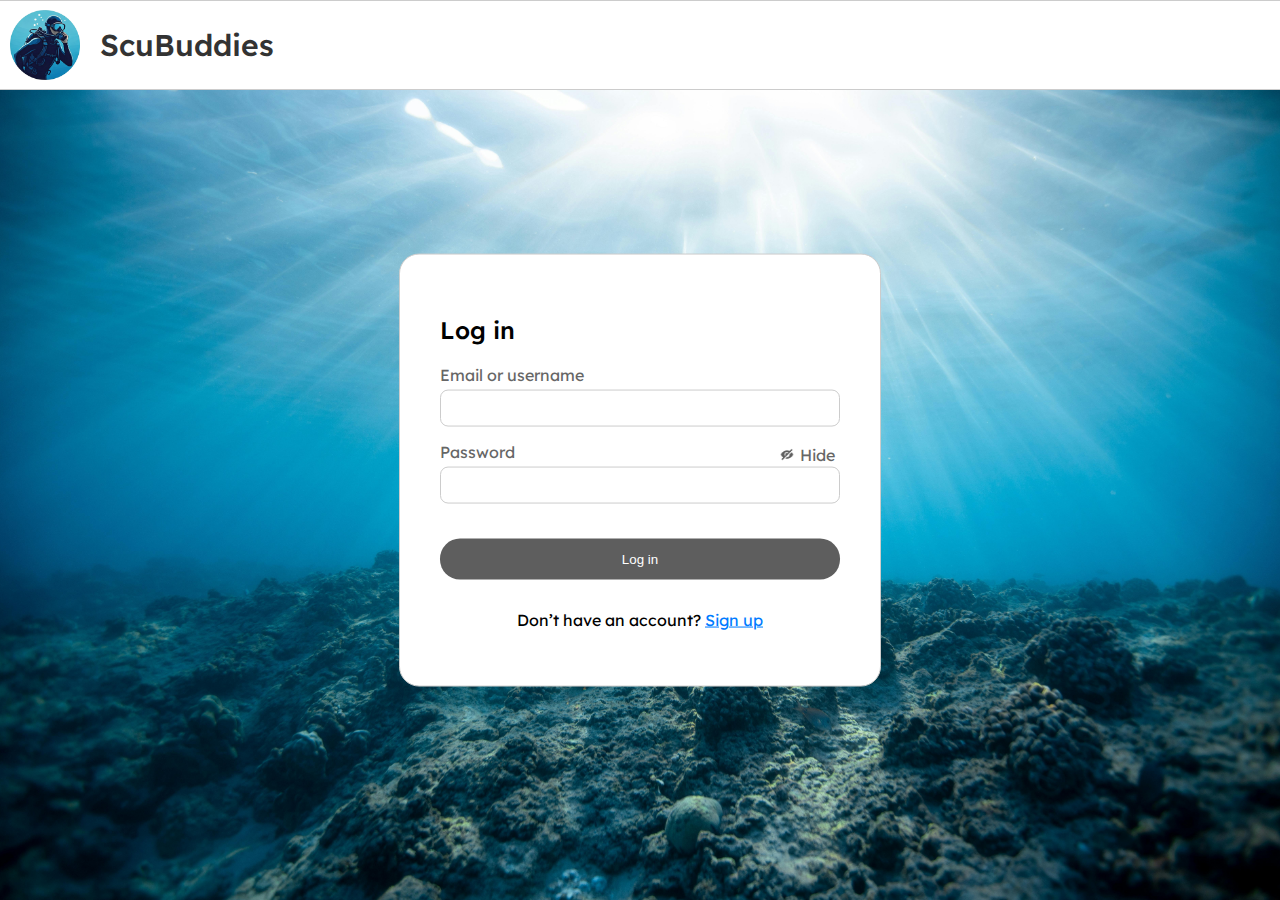
==== index.html @ 0cb064d0 "password fields" ====
<!DOCTYPE html>
<html lang="en">
<head>
    <meta charset="UTF-8">
    <meta name="viewport" content="width=device-width, initial-scale=1.0">
    <title>ScuBuddies - Log In</title>
    <link rel="stylesheet" href="css/styles.css">
    <link rel="preconnect" href="https://fonts.googleapis.com">
    <link rel="preconnect" href="https://fonts.gstatic.com" crossorigin>
    <link href="https://fonts.googleapis.com/css2?family=Lexend:wght@100..900&display=swap" rel="stylesheet">
</head>
<body class="screen-container">
    <div class="header-container">
        <header>
            <img src="img/Scu_logo.png" alt="ScuBuddies Logo" class="logo">
            <h1>ScuBuddies</h1>
        </header>
    </div>
    <div class="container centered-absolute">
        <div class="content">
            <div class="login-box">
                <h2>Log in</h2>
                <form id="loginForm">
                    <label for="username">Email or username</label>
                    <input type="text" id="username" name="username" required>

                    <label for="password">Password</label>
                    <div class="password-container">
                        <input type="password" id="password" name="password" required>
                        <span class="toggle-password">
                            <img src="img/hide.png" alt="Hide" class="hide-icon"> Hide
                        </span>
                    </div>

                    <button type="submit" class="login-btn">Log in</button>
                </form>
                <p>Don’t have an account? <a href="register.html">Sign up</a></p>
            </div>
        </div>
    </div>
    <script src="js/login.js"></script>
</body>
</html>
---- css/styles.css ----
body {
    font-family: 'Lexend', sans-serif;
    background-image: url('../img/background.jpg');
    background-size: cover;
    background-position: center;
    background-repeat: no-repeat;
    display: flex;
    flex-direction: column;
    align-items: center;
    height: 100vh;
    margin: 0;
    position: relative;
}

.screen-container {
    height: 100vh;
    width: 100vw;
    overflow: hidden;
}

.header-container {
    width: 100%;
    background-color: white;
    padding: 5px 0;
    border: 1px solid #ccc;
}

header {
    display: flex;
    align-items: center;
    justify-content: flex-start;
    max-width: 1200px;
    margin: 0; /* Center the header content horizontally */
    padding-left: 10px;
}

.container {
    background-color: white;
    padding: 40px;
    border-radius: 20px;
    width: 400px;
    text-align: center;
    border: 1px solid #ccc;
    margin-top: 20px;
}

.centered-absolute {
    position: absolute;
    top: 50%;
    left: 50%;
    transform: translate(-50%, -50%);
}

.logo {
    width: 70px;
    height: 70px;
    margin-right: 20px;
}

h1 {
    font-size: 30px;
    color: #333;
    font-weight: 550;
}

.login-box {
    margin-top: 20px;
    text-align: left;
}

.login-box h2 {
    font-weight: 550;
}

.login-box p {
    text-align: center;
}

.disabled-btn {
    background-color: #ccc;
    cursor: not-allowed;
}

label {
    display: block;
    text-align: left;
    margin-bottom: 5px;
    color: #666;
}

input[type="text"],
input[type="password"] {
    display: block;
    width: 100%;
    margin-bottom: 15px;
    padding: 10px;
    box-sizing: border-box;
    border-radius: 8px;
    border: 1px solid #ccc;
}

.password-container {
    position: relative;
}

.toggle-password {
    position: absolute;
    right: 5px;
    top: 10px;
    transform: translateY(-160%);
    cursor: pointer;
    display: flex;
    align-items: center;
    color: #666;
}

.invalid {
    color: red;
    list-style-type: none;
    padding-left: 20px;
    background-image: url('../img/octagon-x.svg');
    background-repeat: no-repeat;
    background-position: left center;
    background-size: 16px 16px;
}

.valid {
    color: green;
    list-style-type: none;
    padding-left: 20px;
    background-image: url('../img/check.svg');
    background-repeat: no-repeat;
    background-position: left center;
    background-size: 16px 16px;
}

.hidden {
    display: none;
}

.hide-icon {
    width: 16px;
    height: 16px;
    margin-right: 5px;
    filter: invert(33%) brightness(90%) contrast(70%);
}

.login-btn {
    width: 100%;
    padding: 13px;
    background-color: #5e5e5e;
    color: white;
    border: none;
    border-radius: 20px;
    cursor: pointer;
    margin-top: 20px;
}

.login-btn:hover {
    background-color: #313131;
}

p {
    margin-top: 30px;
}

a {
    color: #007bff;
    text-decoration: underline;
}

a:hover {
    text-decoration: underline;
}
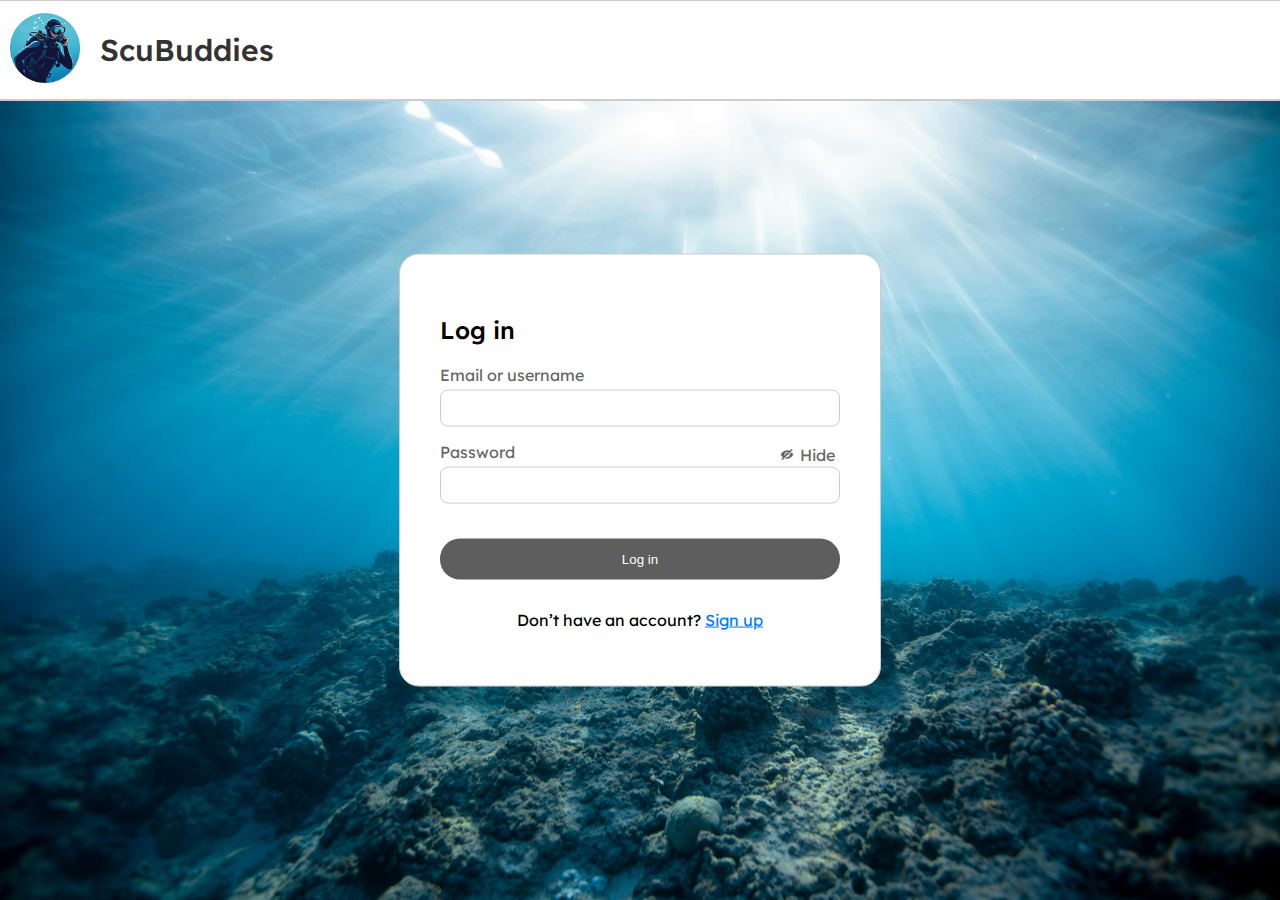
==== commit 35850961: "Changed Incorrect Login alert" ====
--- a/index.html
+++ b/index.html
@@ -12,7 +12,7 @@
 <body class="screen-container">
     <div class="header-container">
         <header>
-            <img src="img/Scu_logo.png" alt="ScuBuddies Logo" class="logo">
+            <a href ="http://scubuddies.xyz/"> <img src="img/Scu_logo.png" alt="ScuBuddies Logo" class="logo"> </a>
             <h1>ScuBuddies</h1>
         </header>
     </div>
@@ -31,6 +31,7 @@
                             <img src="img/hide.png" alt="Hide" class="hide-icon"> Hide
                         </span>
                     </div>
+                    <span id ="login-alert" class = "loginClass"> Incorrect Username/Password. Please Try Again. </span> 
 
                     <button type="submit" class="login-btn">Log in</button>
                 </form>
--- a/css/styles.css
+++ b/css/styles.css
@@ -10,6 +10,8 @@
     height: 100vh;
     margin: 0;
     position: relative;
+    overflow-x: hidden;
+    box-sizing: border-box;
 }
 
 .screen-container {
@@ -30,7 +32,7 @@
     align-items: center;
     justify-content: flex-start;
     max-width: 1200px;
-    margin: 0; /* Center the header content horizontally */
+    margin: 0;
     padding-left: 10px;
 }
 
@@ -172,3 +174,151 @@
 a:hover {
     text-decoration: underline;
 }
+
+.header-container {
+    width: 100%;
+    background-color: white;
+    padding: 10px 0;
+    border-bottom: 2px solid #ccc;
+}
+
+.contact-container {
+    width: 80%;
+    max-width: 1200px;
+    margin: 30px auto;
+    background-color: white;
+    padding: 20px;
+    border-radius: 10px;
+    box-shadow: 0px 4px 6px rgba(0, 0, 0, 0.1);
+}
+
+.contact-header {
+    display: flex;
+    justify-content: space-between;
+    align-items: center;
+    margin-bottom: 20px;
+}
+
+.search-box {
+    width: 100%;
+    margin-bottom: 15px;
+}
+
+.search-box input {
+    width: 100%;
+    padding: 8px;
+    border: 1px solid #ccc;
+    border-radius: 8px;
+}
+
+.contacts-table {
+    width: 100%;
+    border-collapse: collapse;
+    margin-top: 15px;
+}
+
+.contacts-table th,
+.contacts-table td {
+    padding: 10px;
+    border-bottom: 1px solid #ddd;
+    text-align: left;
+}
+
+.table-actions button {
+    margin-right: 5px;
+    padding: 6px 10px;
+    border: none;
+    background-color: #5e5e5e;
+    color: white;
+    border-radius: 5px;
+    cursor: pointer;
+}
+
+.table-actions button:hover {
+    background-color: #313131;
+}
+
+.modal {
+    display: none;
+    position: fixed;
+    z-index: 999;
+    left: 0;
+    top: 0;
+    width: 100%;
+    height: 100%;
+    background-color: rgba(0, 0, 0, 0.4);
+}
+
+.modal-content {
+    background-color: white;
+    margin: 10% auto;
+    padding: 20px;
+    border-radius: 10px;
+    width: 400px;
+    position: relative;
+}
+
+.close-btn {
+    background-color: #5e5e5e;
+    color: white;
+    border: none;
+    padding: 10px 14px;
+    border-radius: 8px;
+    position: absolute;
+    right: 20px;
+    top: 10px;
+    font-size: 16px;
+    cursor: pointer;
+}
+
+.close-btn:hover {
+    background-color: #313131;
+}
+
+.save-btn {
+    background-color: #5e5e5e;
+    color: white;
+    border: none;
+    padding: 10px 14px;
+    border-radius: 8px;
+    cursor: pointer;
+}
+
+.save-btn:hover {
+    background-color: #313131;
+}
+
+.btn {
+    background-color: #5e5e5e;
+    color: white;
+    border: none;
+    padding: 10px 14px;
+    border-radius: 8px;
+    cursor: pointer;
+    margin-top: 20px;
+}
+
+.btn:hover {
+    background-color: #313131;
+}
+
+.between {
+    display: flex;
+    justify-content: space-between;
+    align-items: center;
+}
+
+#login-alert {
+
+    color: red;
+    font-size: 14px;
+    font-style: italic;
+}
+
+
+.loginClass {
+
+    display: none;
+}
+
+
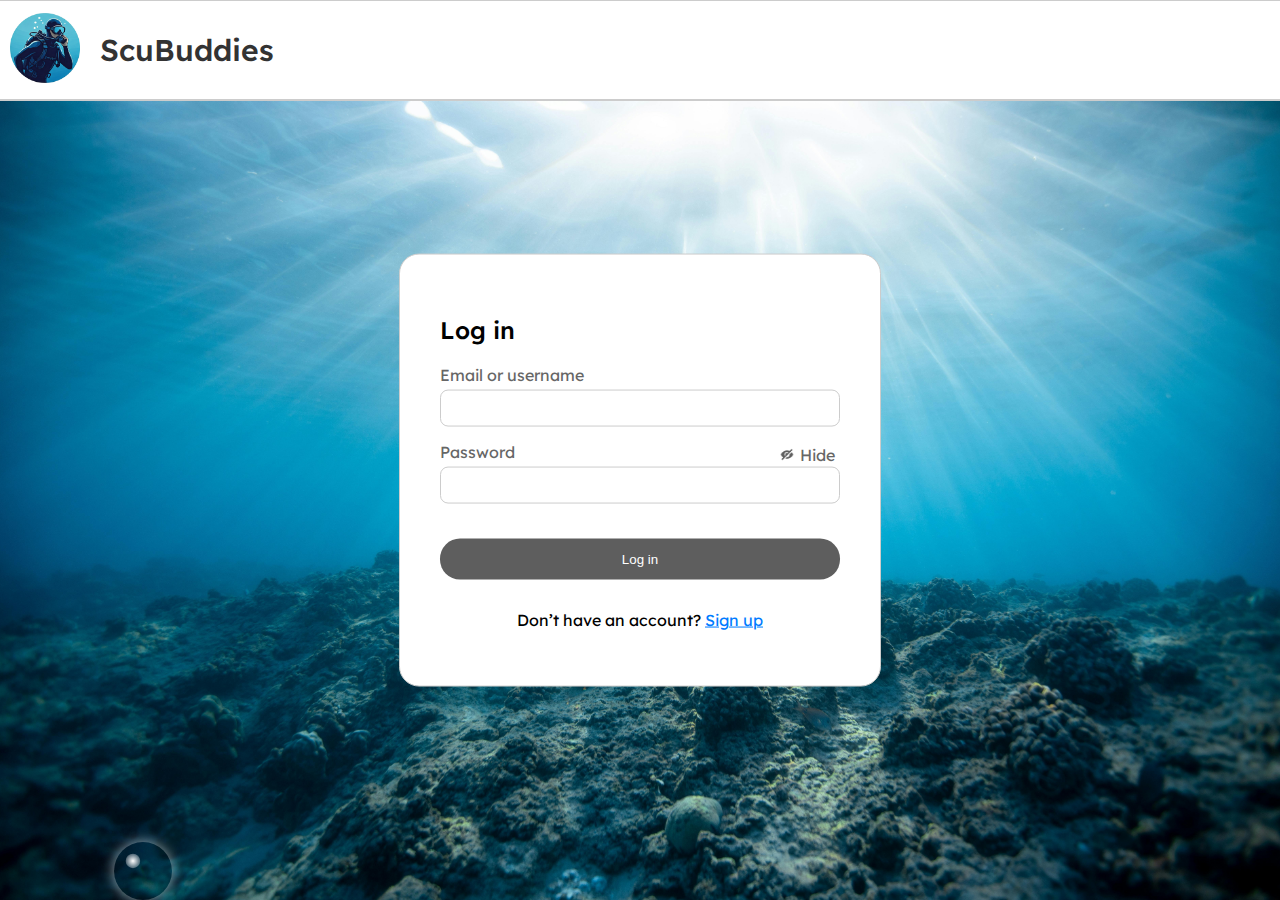
==== commit 03d62011: "Added bubbles" ====
--- a/index.html
+++ b/index.html
@@ -9,6 +9,7 @@
     <link rel="preconnect" href="https://fonts.gstatic.com" crossorigin>
     <link href="https://fonts.googleapis.com/css2?family=Lexend:wght@100..900&display=swap" rel="stylesheet">
 </head>
+
 <body class="screen-container">
     <div class="header-container">
         <header>
@@ -16,6 +17,7 @@
             <h1>ScuBuddies</h1>
         </header>
     </div>
+    <div class="bubble-container"></div>
     <div class="container centered-absolute">
         <div class="content">
             <div class="login-box">
@@ -39,6 +41,26 @@
             </div>
         </div>
     </div>
+    <script type="text/javascript">
+        function createBubble() {
+          const section = document.querySelector('.bubble-container');
+          const createElement = document.createElement('span');
+          var size = Math.random() * 60;
+    
+          createElement.style.width = 20 + size + 'px';
+          createElement.style.height = 20 + size + 'px';
+          createElement.style.left = Math.random() * innerWidth + 'px';
+          section.appendChild(createElement);
+    
+          setTimeout(() => {
+            createElement.remove();
+          }, 4000);
+        }
+    
+        
+        setInterval(createBubble, 850);
+      </script>
     <script src="js/login.js"></script>
+    
 </body>
 </html>--- a/css/styles.css
+++ b/css/styles.css
@@ -14,10 +14,58 @@
     box-sizing: border-box;
 }
 
+.bubble-container {
+    position: absolute;
+    top: 0;
+    left: 0;
+    width: 100%;
+    height: 100%;
+    pointer-events: none; 
+    z-index: 1;
+}
+
+.bubble-container span {
+    position: absolute;
+    bottom: 0;
+    background: transparent;
+    border-radius: 50%;
+
+    pointer-events: none;
+    box-shadow: 0 0 13px rgba(255, 255, 255, .6);
+    animation: rise 4s linear infinite;
+}
+
+.bubble-container span:before {
+    content: '';
+    position: absolute;
+    width: 100%;
+    height: 100%;
+    transform: scale(0.25) translate(-70%, -70%);
+    background: radial-gradient(#fff, transparent);
+    border-radius: 50%;
+}
+
+@keyframes rise {
+    0% {
+        transform: translateY(0);
+        opacity: 1;
+    }
+    100% {
+        transform: translateY(-100vh);
+        opacity: 0;
+    }
+}
+
+.contact-container {
+    position: relative;
+    z-index: 2;
+}
+
 .screen-container {
     height: 100vh;
     width: 100vw;
     overflow: hidden;
+    z-index: 2;
 }
 
 .header-container {
@@ -25,6 +73,8 @@
     background-color: white;
     padding: 5px 0;
     border: 1px solid #ccc;
+    position: relative;
+    overflow: hidden;
 }
 
 header {
@@ -44,6 +94,7 @@
     text-align: center;
     border: 1px solid #ccc;
     margin-top: 20px;
+    z-index: 2;
 }
 
 .centered-absolute {
@@ -180,6 +231,16 @@
     background-color: white;
     padding: 10px 0;
     border-bottom: 2px solid #ccc;
+    position: relative;
+    overflow: hidden;
+}
+
+.header-container span {
+    position: absolute;
+    bottom: 0;
+    background-color: rgba(255, 255, 255, 0.6);
+    border-radius: 50%;
+    animation: rise 4s linear infinite;
 }
 
 .contact-container {
@@ -319,6 +380,4 @@
 .loginClass {
 
     display: none;
-}
-
-
+}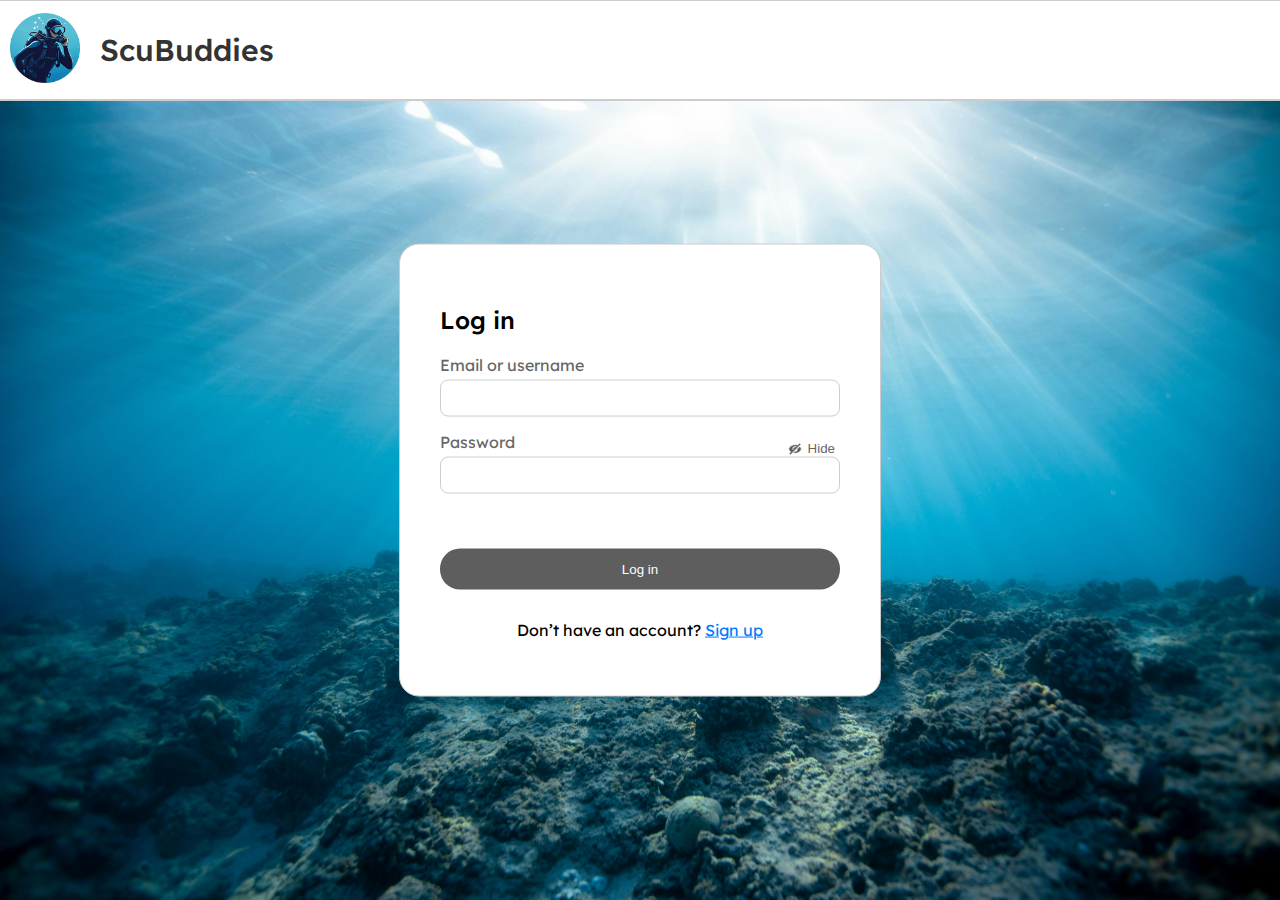
==== commit fa7d2a98: "added hide password function" ====
--- a/index.html
+++ b/index.html
@@ -29,9 +29,13 @@
                     <label for="password">Password</label>
                     <div class="password-container">
                         <input type="password" id="password" name="password" required>
+
+                        <button id= "hide-button" type = "button" onclick="showPassword()">
                         <span class="toggle-password">
-                            <img src="img/hide.png" alt="Hide" class="hide-icon"> Hide
+                             <img src="img/hide.png" alt="Hide" class="hide-icon">  Hide 
                         </span>
+                        </button>
+
                     </div>
                     <span id ="login-alert" class = "loginClass"> Incorrect Username/Password. Please Try Again. </span> 
 
--- a/css/styles.css
+++ b/css/styles.css
@@ -167,6 +167,14 @@
     color: #666;
 }
 
+#hide-button{
+
+    background: inherit;
+    border:none;
+    cursor: auto;
+}
+
+
 .invalid {
     color: red;
     list-style-type: none;
@@ -272,11 +280,20 @@
     border-radius: 8px;
 }
 
+
+
+ #tableDiv{
+    height: 244px;
+    overflow-y: auto;
+}
+
 .contacts-table {
     width: 100%;
     border-collapse: collapse;
     margin-top: 15px;
-}
+    
+}
+
 
 .contacts-table th,
 .contacts-table td {
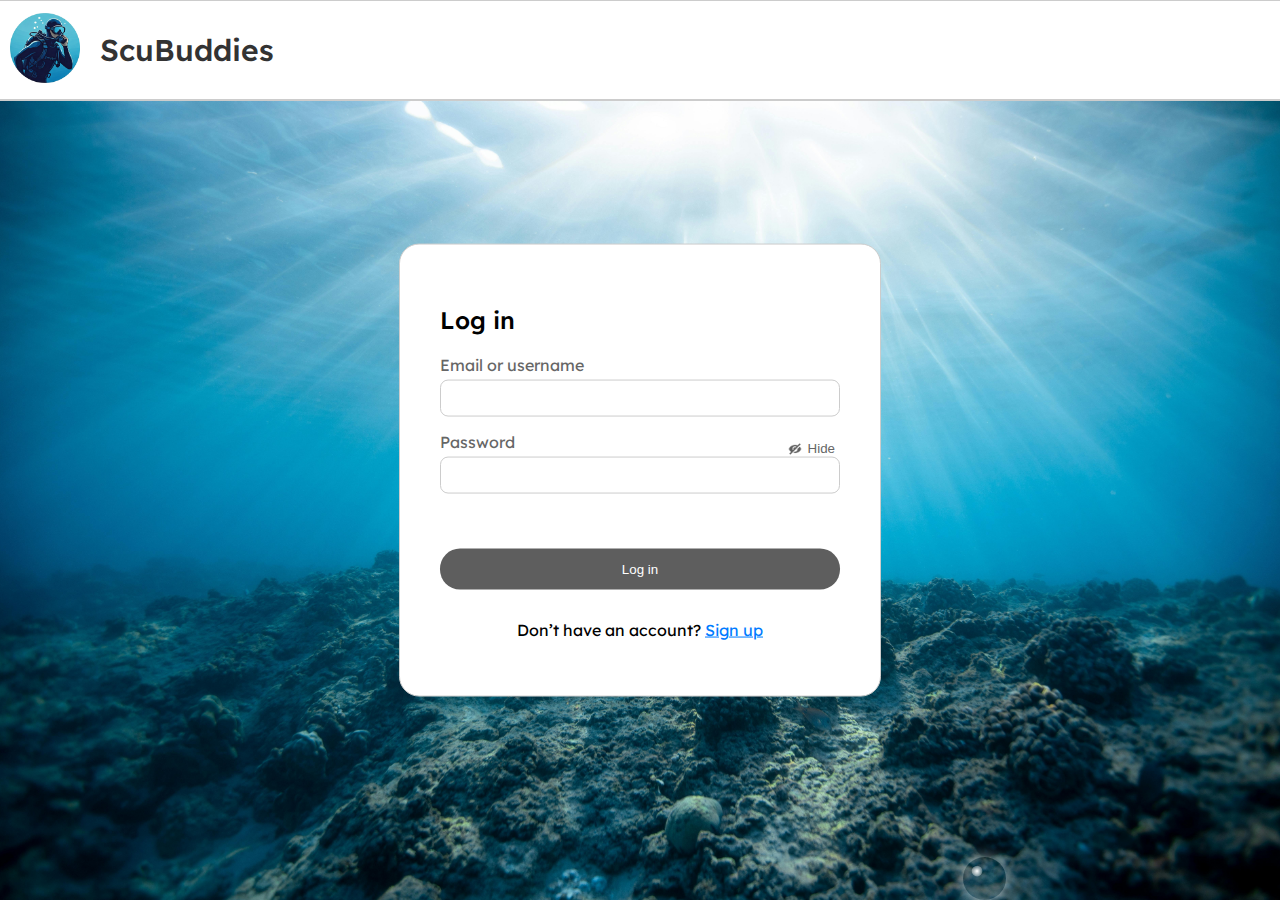
==== commit 0f620e71: "Lighthouse" ====
--- a/index.html
+++ b/index.html
@@ -45,7 +45,7 @@
             </div>
         </div>
     </div>
-    <script type="text/javascript">
+    <script type="text/javascript" defer>
         function createBubble() {
           const section = document.querySelector('.bubble-container');
           const createElement = document.createElement('span');
@@ -64,7 +64,7 @@
         
         setInterval(createBubble, 850);
       </script>
-    <script src="js/login.js"></script>
+    <script src="js/login.js" defer></script>
     
 </body>
 </html>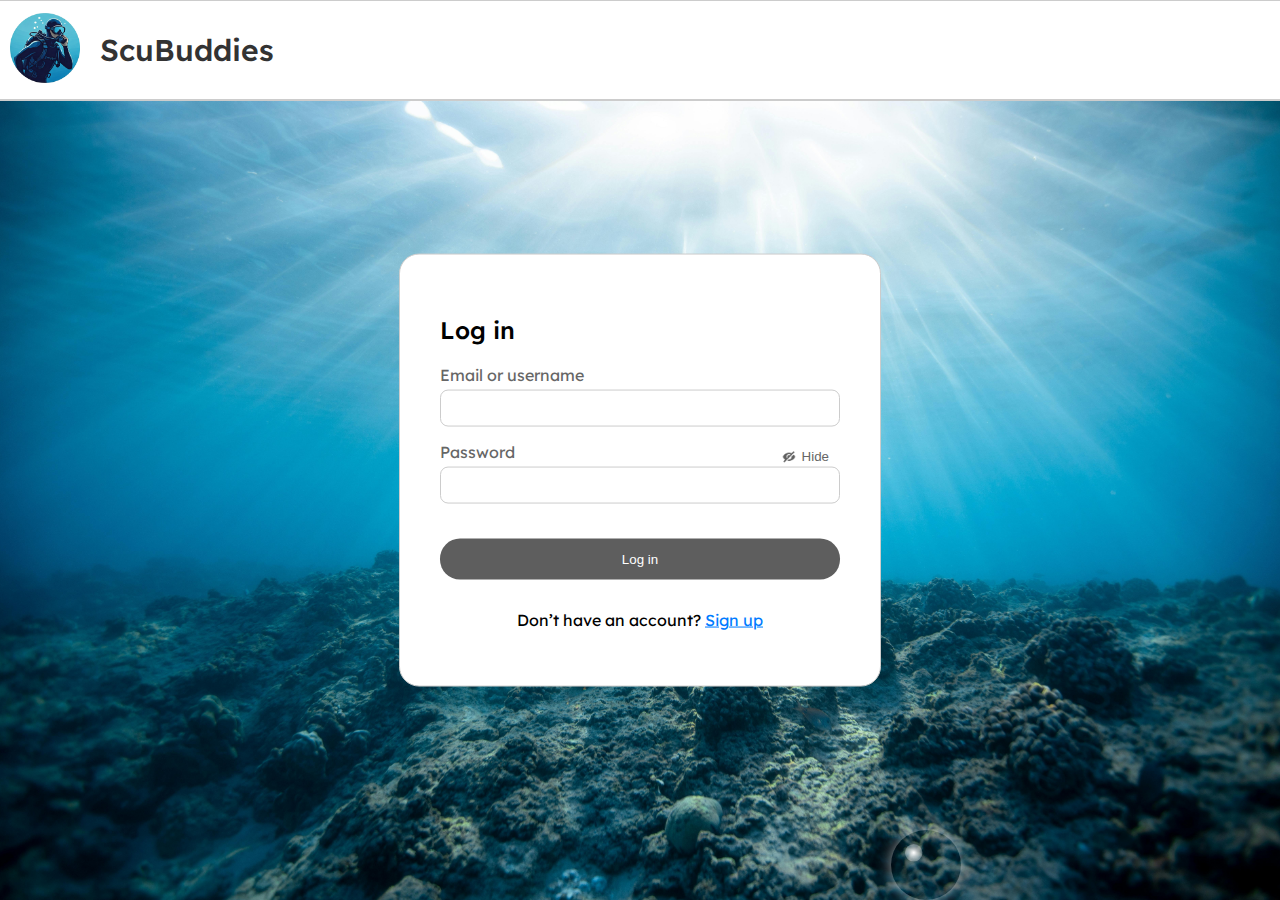
==== commit 0ab66b7f: "Hide Button, contact page resize" ====
--- a/index.html
+++ b/index.html
@@ -30,11 +30,11 @@
                     <div class="password-container">
                         <input type="password" id="password" name="password" required>
 
-                        <button id= "hide-button" type = "button" onclick="showPassword()">
-                        <span class="toggle-password">
-                             <img src="img/hide.png" alt="Hide" class="hide-icon">  Hide 
-                        </span>
+                        <button class= "hide-button" type = "button" onclick="showPassword()">
+                            <img src="img/hide.png" alt="Hide" class="hide-icon">  Hide 
                         </button>
+                    
+                        
 
                     </div>
                     <span id ="login-alert" class = "loginClass"> Incorrect Username/Password. Please Try Again. </span> 
--- a/css/styles.css
+++ b/css/styles.css
@@ -167,13 +167,26 @@
     color: #666;
 }
 
-#hide-button{
+.hide-button{
+
+    position: absolute;
+    right: 5px;
+    top: 10px;
+    transform: translateY(-160%);
+    cursor: pointer;
+    display: flex;
+    align-items: center;
+    color: #666;
 
     background: inherit;
     border:none;
-    cursor: auto;
-}
-
+}
+.hide-button:hover{
+
+    cursor: pointer;
+    border: 2pt solid;
+
+}
 
 .invalid {
     color: red;
@@ -259,6 +272,7 @@
     padding: 20px;
     border-radius: 10px;
     box-shadow: 0px 4px 6px rgba(0, 0, 0, 0.1);
+    height: 60%;
 }
 
 .contact-header {
@@ -266,11 +280,13 @@
     justify-content: space-between;
     align-items: center;
     margin-bottom: 20px;
+    height:10%;
 }
 
 .search-box {
     width: 100%;
     margin-bottom: 15px;
+    height: 10%;
 }
 
 .search-box input {
@@ -280,10 +296,8 @@
     border-radius: 8px;
 }
 
-
-
  #tableDiv{
-    height: 244px;
+    height: 60%;
     overflow-y: auto;
 }
 
@@ -291,7 +305,6 @@
     width: 100%;
     border-collapse: collapse;
     margin-top: 15px;
-    
 }
 
 
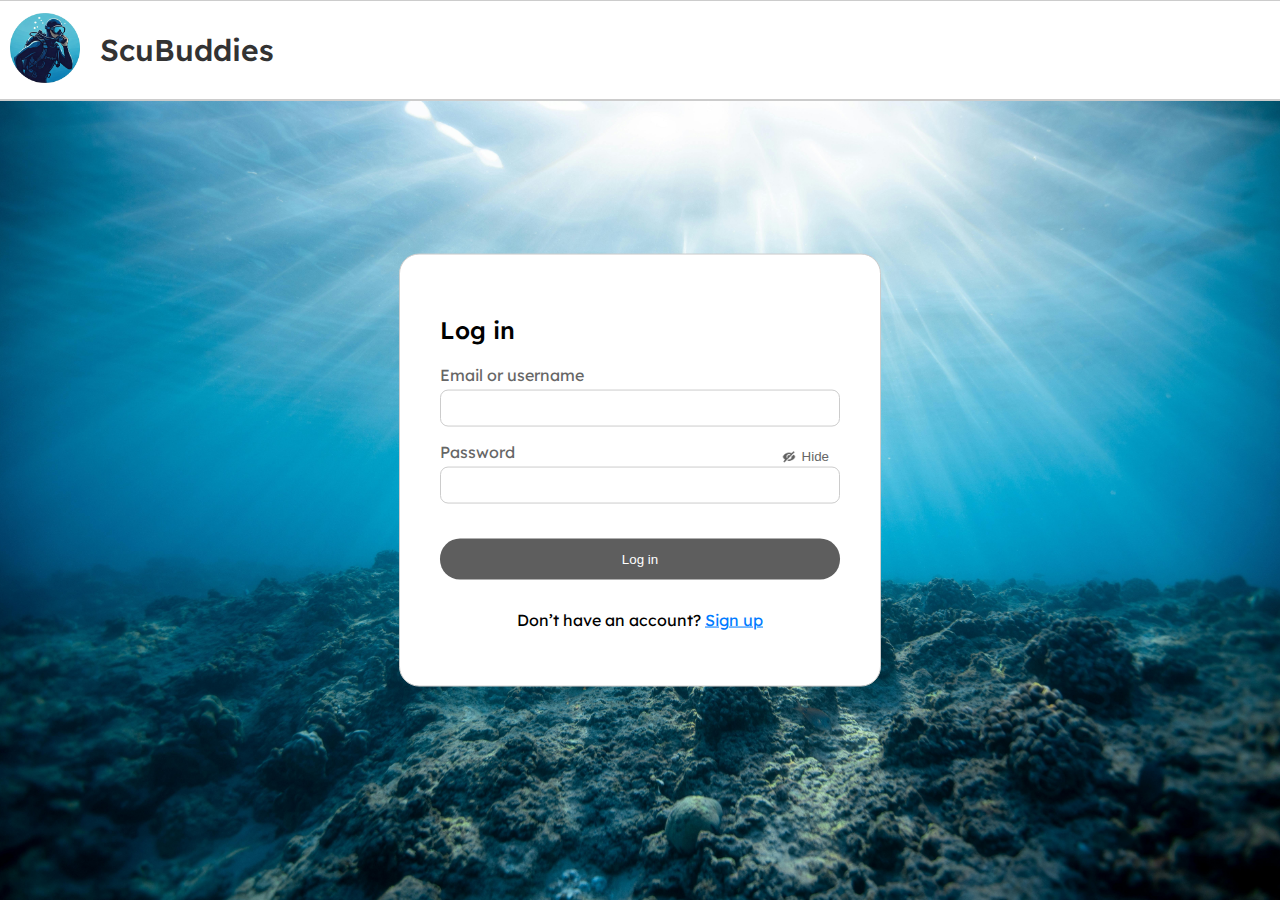
==== commit e59e374e: "contact page formatting and alerts" ====
--- a/index.html
+++ b/index.html
@@ -34,10 +34,8 @@
                             <img src="img/hide.png" alt="Hide" class="hide-icon">  Hide 
                         </button>
                     
-                        
-
                     </div>
-                    <span id ="login-alert" class = "loginClass"> Incorrect Username/Password. Please Try Again. </span> 
+                    <span id = "login-alert" class = "hideAlert alertClass"> Incorrect Username/Password. Please Try Again. </span> 
 
                     <button type="submit" class="login-btn">Log in</button>
                 </form>
--- a/css/styles.css
+++ b/css/styles.css
@@ -267,7 +267,7 @@
 .contact-container {
     width: 80%;
     max-width: 1200px;
-    margin: 30px auto;
+    margin: 5% auto 2.5%;
     background-color: white;
     padding: 20px;
     border-radius: 10px;
@@ -319,10 +319,11 @@
     margin-right: 5px;
     padding: 6px 10px;
     border: none;
-    background-color: #5e5e5e;
+    background-color: #6fa8c7;
     color: white;
     border-radius: 5px;
     cursor: pointer;
+    font-weight: bold;
 }
 
 .table-actions button:hover {
@@ -380,13 +381,14 @@
 }
 
 .btn {
-    background-color: #5e5e5e;
+    background-color: #6fa8c7;
     color: white;
     border: none;
     padding: 10px 14px;
     border-radius: 8px;
     cursor: pointer;
     margin-top: 20px;
+    font-weight: bold;
 }
 
 .btn:hover {
@@ -399,15 +401,14 @@
     align-items: center;
 }
 
-#login-alert {
+.alertClass {
 
     color: red;
     font-size: 14px;
     font-style: italic;
 }
 
-
-.loginClass {
+.hideAlert {
 
     display: none;
 }